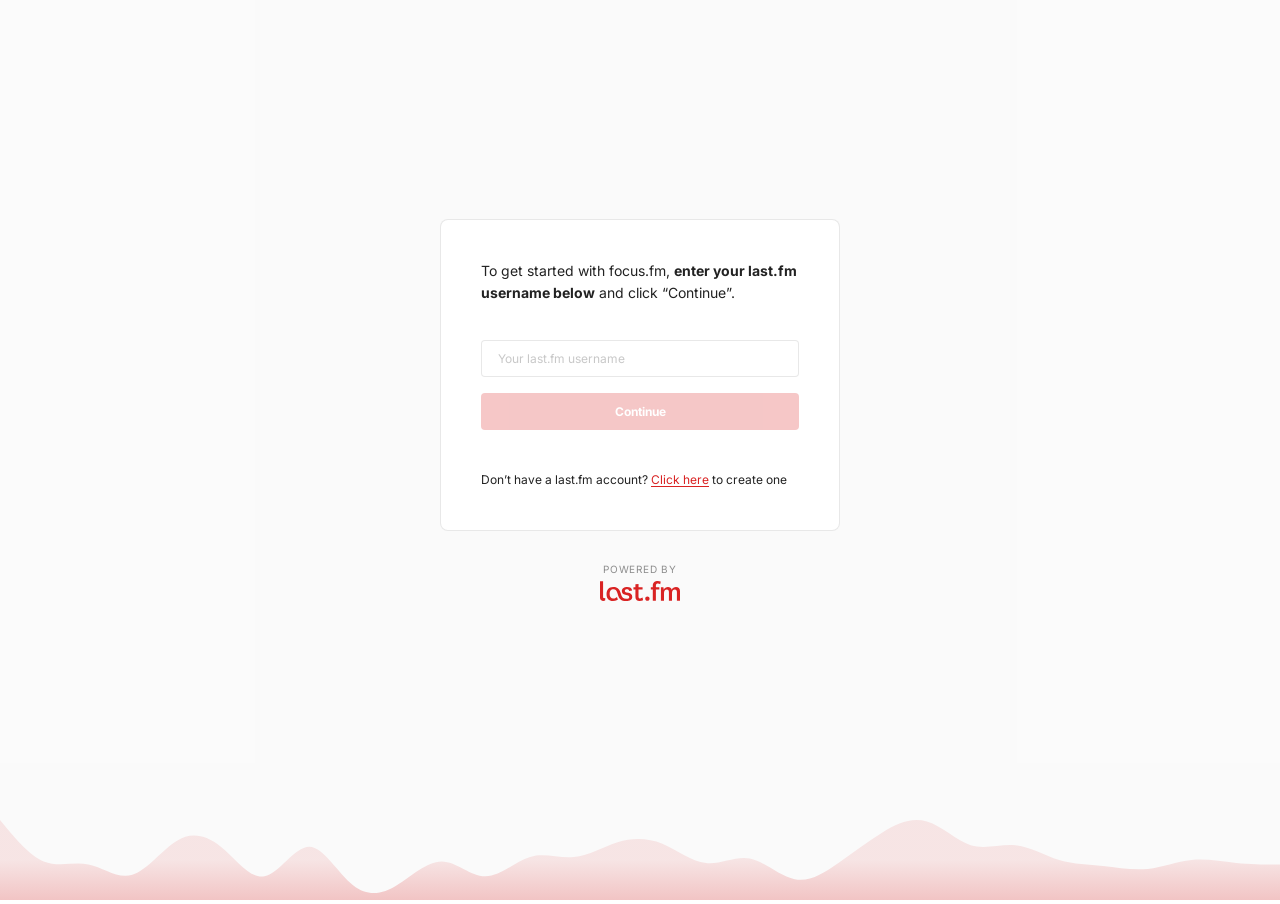
==== index.html @ 298fb7a4 "login and overview page structure" ====
<!DOCTYPE html>
<html lang="en">
<head>
  <meta charset="UTF-8" />
  <meta name="viewport" content="width=device-width, initial-scale=1.0" />
  <title>focus.fm</title>
  <link rel="preconnect" href="https://fonts.googleapis.com" />
  <link rel="preconnect" href="https://fonts.gstatic.com" crossorigin />
  <link href="https://fonts.googleapis.com/css2?family=Inter:wght@400;700&display=swap" rel="stylesheet" />
  <link rel="stylesheet" href="styles.css" />
</head>
<body>

  <div id="login-page">

    <div class="login-content">
      <div class="login-card">
        <p class="login-instructions">
          To get started with focus.fm, <strong>enter your last.fm username below</strong> and click &ldquo;Continue&rdquo;.
        </p>

        <form id="login-form" novalidate>
          <input
            id="username-input"
            class="login-input"
            type="text"
            placeholder="Your last.fm username"
            autocomplete="off"
            autocorrect="off"
            autocapitalize="off"
            spellcheck="false"
          />
          <button id="continue-btn" class="login-btn" type="submit" disabled>
            Continue
          </button>
        </form>

        <p class="login-signup">
          Don&rsquo;t have a last.fm account?
          <a href="https://www.last.fm/join" target="_blank" rel="noopener noreferrer">Click here</a>
          to create one
        </p>
      </div>

      <div class="powered-by">
        <span class="powered-by-label">POWERED BY</span>
        <img src="assets/lastfm-logo.svg" alt="last.fm" class="lastfm-logo" />
      </div>
    </div>

    <div class="wave-decoration">
      <img src="assets/wave.svg" alt="" role="presentation" />
    </div>

  </div>

  <script src="app.js"></script>
</body>
</html>
---- styles.css ----
/* ── Reset / Base ── */
*, *::before, *::after {
  box-sizing: border-box;
  margin: 0;
  padding: 0;
}

:root {
  --black: #222222;
  --black-75: rgba(34, 34, 34, 0.75);
  --black-50: rgba(34, 34, 34, 0.5);
  --black-25: rgba(34, 34, 34, 0.25);
  --black-10: rgba(34, 34, 34, 0.1);
  --black-02: rgba(34, 34, 34, 0.02);
  --red: #d92323;
  --red-10: rgba(217, 35, 35, 0.1);
  --white: #ffffff;
  --bg: #fbfbfb;
  --border: rgba(34, 34, 34, 0.1);

  --topbar-height: 64px;
  --sidenav-width: 200px;
}

html, body {
  height: 100%;
  width: 100%;
}

body {
  font-family: -apple-system, BlinkMacSystemFont, 'SF Pro Text', 'Inter', sans-serif;
  background-color: var(--white);
  color: var(--black);
}

/* ════════════════════════════════════════
   LOGIN PAGE
════════════════════════════════════════ */

#login-page {
  position: relative;
  display: flex;
  flex-direction: column;
  align-items: center;
  justify-content: center;
  min-height: 100vh;
  background-color: var(--black-02);
  padding-bottom: 80px;
}

.login-content {
  display: flex;
  flex-direction: column;
  align-items: center;
  gap: 32px;
}

.login-card {
  width: 400px;
  background: var(--white);
  border: 1px solid var(--border);
  border-radius: 8px;
  padding: 40px;
  display: flex;
  flex-direction: column;
}

.login-instructions {
  font-size: 14px;
  line-height: 22px;
  color: var(--black);
  font-weight: 400;
}

.login-instructions strong {
  font-weight: 700;
}

#login-form {
  margin-top: 36px;
  display: flex;
  flex-direction: column;
  gap: 16px;
}

.login-input {
  width: 100%;
  height: 37px;
  background: var(--white);
  border: 1px solid var(--border);
  border-radius: 4px;
  padding: 0 16px;
  font-size: 12px;
  font-family: inherit;
  color: var(--black);
  outline: none;
  transition: border-color 0.15s ease;
}

.login-input::placeholder {
  color: var(--black-25);
}

.login-input:focus {
  border-color: var(--black-25);
}

.login-btn {
  width: 100%;
  height: 37px;
  background: var(--red);
  border: none;
  border-radius: 4px;
  font-size: 12px;
  font-weight: 700;
  font-family: inherit;
  color: var(--white);
  cursor: pointer;
  transition: opacity 0.15s ease, background 0.15s ease;
}

.login-btn:disabled {
  opacity: 0.25;
  cursor: default;
}

.login-btn:not(:disabled):hover {
  background: #b81e1e;
}

.login-btn:not(:disabled):active {
  background: #9e1a1a;
}

.login-signup {
  margin-top: 40px;
  font-size: 12px;
  line-height: 20px;
  color: var(--black);
}

.login-signup a {
  color: var(--red);
  text-decoration: underline;
  text-underline-offset: 2px;
}

.login-signup a:hover {
  opacity: 0.8;
}

.powered-by {
  display: flex;
  flex-direction: column;
  align-items: center;
  gap: 6px;
}

.powered-by-label {
  font-size: 10px;
  letter-spacing: 0.08em;
  color: var(--black-50);
  font-weight: 400;
}

.lastfm-logo {
  width: 80px;
  height: 20px;
}

.wave-decoration {
  position: absolute;
  bottom: 0;
  left: 0;
  width: 100%;
  height: 80px;
  pointer-events: none;
}

.wave-decoration img {
  width: 100%;
  height: 100%;
}


/* ════════════════════════════════════════
   DASHBOARD SHELL
════════════════════════════════════════ */

/* ── Topbar ── */
.topbar {
  position: fixed;
  top: 0;
  left: 0;
  right: 0;
  height: var(--topbar-height);
  background: var(--white);
  border-bottom: 1px solid var(--border);
  display: flex;
  align-items: center;
  justify-content: space-between;
  padding: 0 24px;
  z-index: 200;
}

.topbar-brand {
  display: flex;
  align-items: center;
  gap: 16px;
}

.brand-text {
  font-size: 20px;
  font-weight: 500;
  color: var(--black);
  line-height: 1;
}

.brand-red {
  color: var(--red);
}

.topbar-divider {
  width: 1px;
  height: 24px;
  background: var(--border);
  flex-shrink: 0;
}

.brand-mark {
  width: 36px;
  height: 20px;
  flex-shrink: 0;
}

.topbar-user {
  display: flex;
  align-items: center;
  gap: 8px;
  cursor: pointer;
}

.user-avatar {
  width: 36px;
  height: 36px;
  border-radius: 50%;
  border: 1px solid var(--border);
  background: var(--black-10);
  display: flex;
  align-items: center;
  justify-content: center;
  font-size: 13px;
  font-weight: 700;
  color: var(--black);
  text-transform: uppercase;
  flex-shrink: 0;
  user-select: none;
}

.user-name {
  font-size: 12px;
  color: var(--black);
  white-space: nowrap;
}

.user-chevron {
  width: 9px;
  height: 5px;
  flex-shrink: 0;
}

/* ── App shell ── */
.app-shell {
  display: flex;
  padding-top: var(--topbar-height);
  min-height: 100vh;
}

/* ── Sidebar ── */
.sidenav {
  position: fixed;
  top: var(--topbar-height);
  left: 0;
  width: var(--sidenav-width);
  height: calc(100vh - var(--topbar-height));
  background: var(--white);
  border-right: 1px solid var(--border);
  padding: 8px;
  display: flex;
  flex-direction: column;
  gap: 0;
  z-index: 100;
}

.sidenav-item {
  display: flex;
  align-items: center;
  gap: 16px;
  height: 40px;
  padding: 0 16px;
  border-radius: 4px;
  text-decoration: none;
  font-size: 12px;
  font-weight: 400;
  color: var(--black);
  opacity: 0.75;
  cursor: pointer;
  transition: background 0.1s ease, opacity 0.1s ease;
}

.sidenav-item.active {
  background: var(--red-10);
  color: var(--red);
  opacity: 1;
  font-weight: 700;
}

.sidenav-item:not(.active):hover {
  background: var(--black-02);
  opacity: 1;
}

.sidenav-icon {
  width: 16px;
  height: 16px;
  flex-shrink: 0;
}

/* ── Content area ── */
.content-area {
  margin-left: var(--sidenav-width);
  flex: 1;
  display: flex;
  flex-direction: column;
  min-height: calc(100vh - var(--topbar-height));
}

/* ── Main content ── */
.main-content {
  flex: 1;
  background: var(--bg);
  padding: 36px 40px;
}
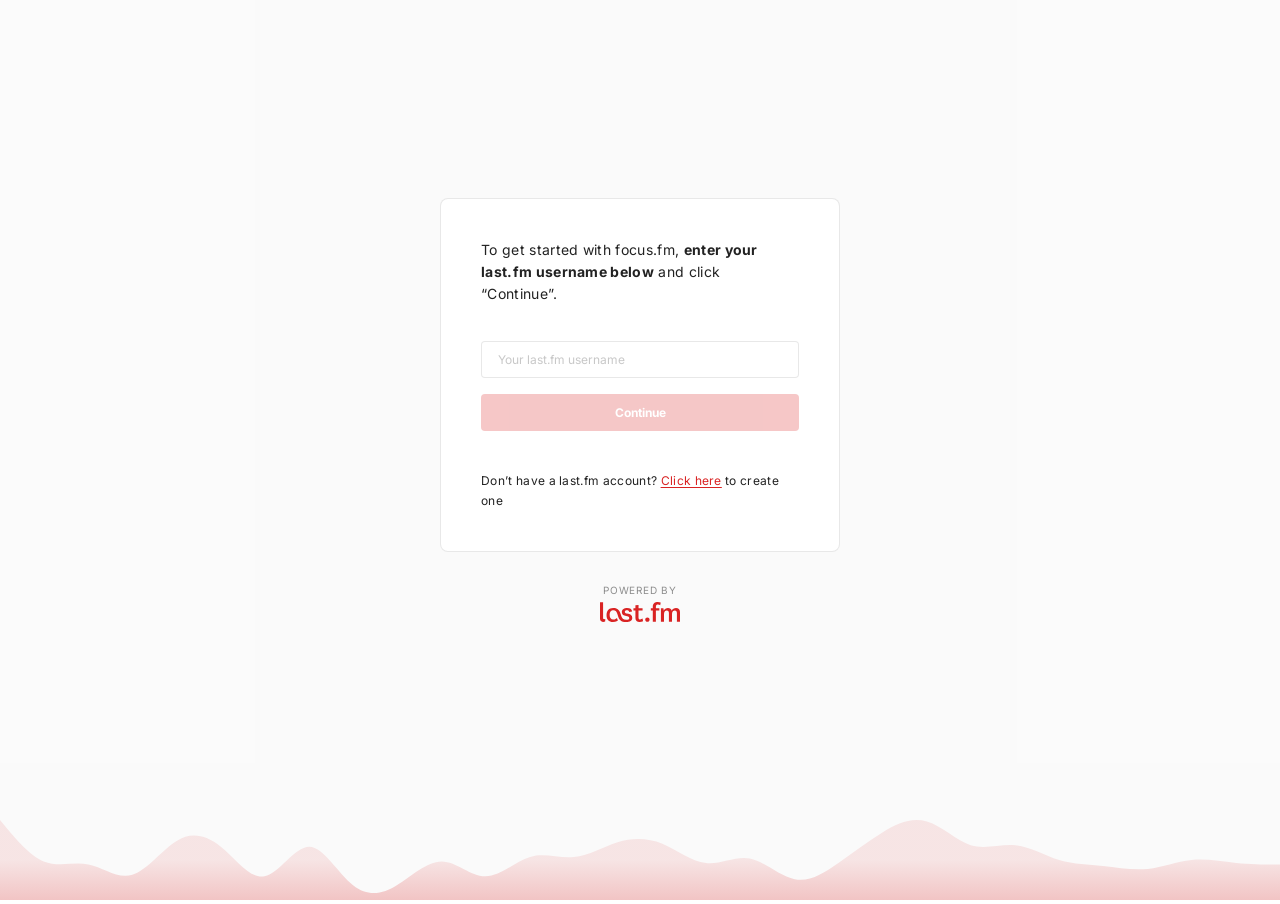
==== commit 3a564dd7: "add dark mode" ====
--- a/index.html
+++ b/index.html
@@ -8,6 +8,7 @@
   <link rel="preconnect" href="https://fonts.gstatic.com" crossorigin />
   <link href="https://fonts.googleapis.com/css2?family=Inter:wght@400;700&display=swap" rel="stylesheet" />
   <link rel="stylesheet" href="styles.css" />
+  <script>if(localStorage.getItem('theme')==='dark')document.documentElement.setAttribute('data-theme','dark');</script>
 </head>
 <body>
 
--- a/styles.css
+++ b/styles.css
@@ -31,6 +31,7 @@
   font-family: -apple-system, BlinkMacSystemFont, 'SF Pro Text', 'Inter', sans-serif;
   background-color: var(--white);
   color: var(--black);
+  letter-spacing:0.02em;
 }
 
 /* ════════════════════════════════════════
@@ -330,6 +331,7 @@
 .content-area {
   margin-left: var(--sidenav-width);
   flex: 1;
+  min-width: 0;
   display: flex;
   flex-direction: column;
   min-height: calc(100vh - var(--topbar-height));
@@ -341,3 +343,117 @@
   background: var(--bg);
   padding: 36px 40px;
 }
+
+/* ── Back to top ── */
+.back-to-top {
+  position: fixed;
+  bottom: 40px;
+  right: 40px;
+  width: 40px;
+  height: 40px;
+  padding: 0;
+  border: none;
+  background: none;
+  cursor: pointer;
+  opacity: 0;
+  pointer-events: none;
+  transition: opacity 0.2s ease;
+  z-index: 500;
+}
+
+.back-to-top.visible {
+  opacity: 1;
+  pointer-events: auto;
+}
+
+.back-to-top img {
+  width: 40px;
+  height: 40px;
+  display: block;
+}
+
+/* ════════════════════════════════════════
+   DARK THEME
+════════════════════════════════════════ */
+
+[data-theme="dark"] {
+  color-scheme: dark;
+  --black:    #e8e8e8;
+  --black-75: rgba(232, 232, 232, 0.75);
+  --black-50: rgba(232, 232, 232, 0.5);
+  --black-25: rgba(232, 232, 232, 0.25);
+  --black-10: rgba(232, 232, 232, 0.1);
+  --black-02: rgba(232, 232, 232, 0.04);
+  --white:    #1e1e1e;
+  --bg:       #161616;
+  --border:   rgba(232, 232, 232, 0.1);
+  --red-10:   rgba(217, 35, 35, 0.18);
+}
+
+/* Invert UI chrome icons (chevrons, calendar) so they read as light on dark
+   backgrounds. Active sidenav icons (red) and branded/decorative icons are
+   intentionally excluded. */
+[data-theme="dark"] .sidenav-item:not(.active) .sidenav-icon,
+[data-theme="dark"] .user-chevron,
+[data-theme="dark"] .ov-date-btn-icon,
+[data-theme="dark"] .ov-date-btn-chevron,
+[data-theme="dark"] .banner-arrow {
+  filter: invert(1);
+}
+
+/* Skeleton / placeholder backgrounds */
+[data-theme="dark"] .top5-skel,
+[data-theme="dark"] .top5-skel-bar,
+[data-theme="dark"] .genre-btn-skel,
+[data-theme="dark"] .cm-skel,
+[data-theme="dark"] .cm-skel--line,
+[data-theme="dark"] .sc-skel {
+  background: #333;
+}
+
+[data-theme="dark"] .top5-thumb,
+[data-theme="dark"] .artist-thumb,
+[data-theme="dark"] .sc-thumb {
+  background: #333;
+}
+
+[data-theme="dark"] .sc-loader-dot {
+  background: #555;
+}
+
+/* Table column header subtle fill */
+[data-theme="dark"] .sc-col-head {
+  background: rgba(232, 232, 232, 0.04);
+}
+
+/* Stats tile gradient — bump opacity so it reads on dark card */
+[data-theme="dark"] .qs-tile {
+  background: linear-gradient(to bottom, rgba(217, 35, 35, 0.14), rgba(217, 35, 35, 0.06) 95.548%);
+}
+
+/* Quick Stats tile headings (Listening Time, Unique Listening) */
+[data-theme="dark"] .qs-tile-head {
+  color: #fff;
+}
+
+/* ── Theme toggle button ── */
+.theme-toggle {
+  width: 32px;
+  height: 32px;
+  border: none;
+  background: none;
+  cursor: pointer;
+  color: var(--black-50);
+  display: flex;
+  align-items: center;
+  justify-content: center;
+  border-radius: 4px;
+  flex-shrink: 0;
+  transition: background 0.1s ease, color 0.1s ease;
+  margin-right: 8px;
+}
+
+.theme-toggle:hover {
+  background: var(--black-10);
+  color: var(--black);
+}
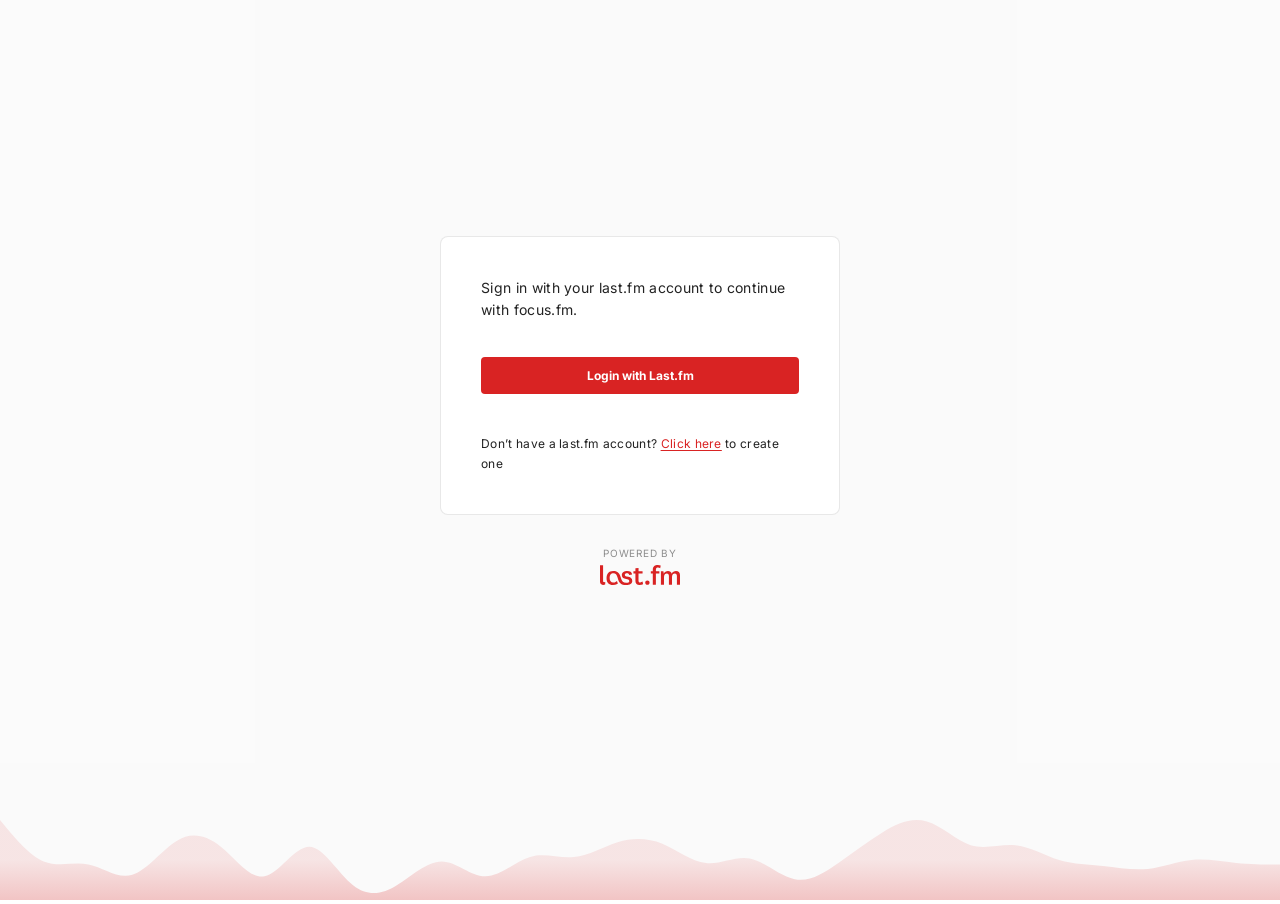
==== commit 48697a01: "add last.fm login authentication" ====
--- a/index.html
+++ b/index.html
@@ -17,24 +17,15 @@
     <div class="login-content">
       <div class="login-card">
         <p class="login-instructions">
-          To get started with focus.fm, <strong>enter your last.fm username below</strong> and click &ldquo;Continue&rdquo;.
+          Sign in with your last.fm account to continue with focus.fm.
         </p>
 
-        <form id="login-form" novalidate>
-          <input
-            id="username-input"
-            class="login-input"
-            type="text"
-            placeholder="Your last.fm username"
-            autocomplete="off"
-            autocorrect="off"
-            autocapitalize="off"
-            spellcheck="false"
-          />
-          <button id="continue-btn" class="login-btn" type="submit" disabled>
-            Continue
+        <div id="login-form">
+          <button id="login-btn" class="login-btn" type="button">
+            Login with Last.fm
           </button>
-        </form>
+          <p id="login-status" class="login-status" hidden></p>
+        </div>
 
         <p class="login-signup">
           Don&rsquo;t have a last.fm account?
@@ -55,6 +46,7 @@
 
   </div>
 
+  <script src="lastfm.js"></script>
   <script src="app.js"></script>
 </body>
 </html>
--- a/styles.css
+++ b/styles.css
@@ -133,6 +133,12 @@
   background: #9e1a1a;
 }
 
+.login-status {
+  font-size: 12px;
+  color: var(--black-50);
+  text-align: center;
+}
+
 .login-signup {
   margin-top: 40px;
   font-size: 12px;
@@ -239,7 +245,39 @@
   align-items: center;
   gap: 8px;
   cursor: pointer;
-}
+  position: relative;
+}
+
+.user-dropdown {
+  display: none;
+  position: absolute;
+  top: calc(100% + 8px);
+  right: 0;
+  background: var(--white);
+  border: 1px solid var(--border);
+  border-radius: 6px;
+  box-shadow: 0 4px 16px rgba(0,0,0,0.08);
+  min-width: 110px;
+  z-index: 200;
+}
+
+.user-dropdown.open { display: block; }
+
+.user-dropdown-btn {
+  display: block;
+  width: 100%;
+  padding: 10px 14px;
+  font-size: 12px;
+  font-family: inherit;
+  color: var(--black);
+  background: none;
+  border: none;
+  text-align: left;
+  cursor: pointer;
+  border-radius: 6px;
+}
+
+.user-dropdown-btn:hover { background: var(--black-02); }
 
 .user-avatar {
   width: 36px;
@@ -394,6 +432,7 @@
    backgrounds. Active sidenav icons (red) and branded/decorative icons are
    intentionally excluded. */
 [data-theme="dark"] .sidenav-item:not(.active) .sidenav-icon,
+[data-theme="dark"] .mob-nav-item:not(.active) .mob-nav-icon,
 [data-theme="dark"] .user-chevron,
 [data-theme="dark"] .ov-date-btn-icon,
 [data-theme="dark"] .ov-date-btn-chevron,
@@ -436,6 +475,17 @@
   color: #fff;
 }
 
+/* Delta badges — 25% opacity bg, vivid icon + text */
+[data-theme="dark"] .qs-delta--up {
+  background: rgba(35, 217, 35, 0.25);
+  color: #23d923;
+}
+
+[data-theme="dark"] .qs-delta--down {
+  background: rgba(217, 35, 35, 0.25);
+  color: #d92323;
+}
+
 /* ── Theme toggle button ── */
 .theme-toggle {
   width: 32px;
@@ -457,3 +507,280 @@
   background: var(--black-10);
   color: var(--black);
 }
+
+/* ════════════════════════════════════════
+   MOBILE SHELL
+════════════════════════════════════════ */
+
+/* ── Hamburger button (hidden on desktop) ── */
+.mob-hamburger {
+  display: none;
+  align-items: center;
+  justify-content: center;
+  width: 40px;
+  height: 40px;
+  border: none;
+  background: none;
+  cursor: pointer;
+  color: var(--black);
+  border-radius: 4px;
+  flex-shrink: 0;
+  padding: 0;
+  transition: background 0.1s ease;
+}
+
+.mob-hamburger:hover {
+  background: var(--black-10);
+}
+
+/* ── Mobile topbar center (hidden on desktop) ── */
+.mob-topbar-center {
+  display: none;
+  flex-direction: column;
+  align-items: center;
+  justify-content: center;
+  gap: 4px;
+  min-width: 0;
+}
+
+.mob-brand-text {
+  font-size: 16px;
+  font-weight: 700;
+  color: var(--black);
+  line-height: 1;
+}
+
+.mob-brand-red {
+  color: var(--red);
+}
+
+.mob-page-name {
+  font-size: 10px;
+  color: var(--black-50);
+  line-height: 1;
+  letter-spacing: 0.06em;
+  text-transform: uppercase;
+}
+
+/* ── Full-screen slide-in menu ── */
+.mob-menu {
+  position: fixed;
+  inset: 0;
+  z-index: 500;
+  pointer-events: none;
+}
+
+.mob-menu--open {
+  pointer-events: auto;
+}
+
+.mob-backdrop {
+  position: absolute;
+  inset: 0;
+  background: rgba(0, 0, 0, 0.45);
+  opacity: 0;
+  transition: opacity 0.25s ease;
+}
+
+.mob-menu--open .mob-backdrop {
+  opacity: 1;
+}
+
+.mob-panel {
+  position: absolute;
+  top: 0;
+  left: 0;
+  bottom: 0;
+  width: 280px;
+  max-width: 85vw;
+  background: var(--white);
+  border-right: 1px solid var(--border);
+  display: flex;
+  flex-direction: column;
+  transform: translateX(-100%);
+  transition: transform 0.25s ease;
+}
+
+.mob-menu--open .mob-panel {
+  transform: translateX(0);
+}
+
+.mob-panel-head {
+  height: 64px;
+  display: flex;
+  align-items: center;
+  justify-content: space-between;
+  padding: 0 16px;
+  border-bottom: 1px solid var(--border);
+  flex-shrink: 0;
+}
+
+.mob-head-logos {
+  display: flex;
+  align-items: center;
+  gap: 10px;
+}
+
+.mob-close {
+  width: 36px;
+  height: 36px;
+  border: none;
+  background: none;
+  cursor: pointer;
+  color: var(--black);
+  display: flex;
+  align-items: center;
+  justify-content: center;
+  border-radius: 4px;
+  transition: background 0.1s ease;
+  flex-shrink: 0;
+}
+
+.mob-close:hover {
+  background: var(--black-10);
+}
+
+.mob-nav {
+  flex: 1;
+  padding: 8px;
+  overflow-y: auto;
+}
+
+.mob-nav-item {
+  display: flex;
+  align-items: center;
+  gap: 16px;
+  height: 48px;
+  padding: 0 16px;
+  border-radius: 4px;
+  text-decoration: none;
+  font-size: 13px;
+  font-weight: 400;
+  color: var(--black);
+  opacity: 0.75;
+  transition: background 0.1s ease, opacity 0.1s ease;
+}
+
+.mob-nav-item.active {
+  background: var(--red-10);
+  color: var(--red);
+  opacity: 1;
+  font-weight: 700;
+}
+
+.mob-nav-item:not(.active):hover {
+  background: var(--black-02);
+  opacity: 1;
+}
+
+.mob-nav-icon {
+  width: 18px;
+  height: 18px;
+  flex-shrink: 0;
+}
+
+.mob-panel-foot {
+  border-top: 1px solid var(--border);
+  padding: 20px 16px;
+  display: flex;
+  flex-direction: column;
+  gap: 16px;
+  flex-shrink: 0;
+}
+
+.mob-foot-theme {
+  display: flex;
+  align-items: center;
+  justify-content: space-between;
+}
+
+.mob-foot-label {
+  font-size: 12px;
+  color: var(--black-50);
+}
+
+.mob-foot-logos {
+  display: flex;
+  align-items: center;
+  gap: 10px;
+}
+
+.mob-logomark {
+  width: 28px;
+  height: 16px;
+  flex-shrink: 0;
+}
+
+.mob-logo-sep {
+  width: 1px;
+  height: 16px;
+  background: var(--black-25);
+  margin: 0 2px;
+  flex-shrink: 0;
+}
+
+.mob-lastfm-logo {
+  height: 16px;
+  width: 32px;
+  flex-shrink: 0;
+}
+
+
+/* ════════════════════════════════════════
+   RESPONSIVE — MOBILE (≤ 768px)
+════════════════════════════════════════ */
+
+@media (max-width: 768px) {
+
+  /* ── Topbar: 3-column grid ── */
+  .topbar {
+    display: grid;
+    grid-template-columns: 40px 1fr auto;
+    align-items: center;
+    padding: 0 12px;
+    gap: 8px;
+  }
+
+  .topbar-brand { display: none; }
+
+  .mob-hamburger { display: flex; }
+
+  .mob-topbar-center { display: flex; }
+
+  .topbar-user { gap: 0; }
+
+  .user-name,
+  .user-chevron { display: none; }
+
+  /* Theme toggle moves to mobile menu */
+  .topbar-user .theme-toggle { display: none; }
+
+  /* ── Sidebar ── */
+  .sidenav { display: none; }
+
+  /* ── Content area fills full width ── */
+  .content-area { margin-left: 0; }
+
+  /* ── Main content tighter padding ── */
+  .main-content { padding: 24px 16px; }
+
+  /* ── Back to top closer to edge ── */
+  .back-to-top {
+    right: 16px;
+    bottom: 20px;
+  }
+
+  /* ── Login card fluid width ── */
+  .login-card {
+    width: calc(100vw - 32px);
+    max-width: 400px;
+    padding: 28px 20px;
+  }
+
+  #login-page { padding: 24px 0 80px; }
+}
+
+/* Hide mob-menu entirely on desktop */
+@media (min-width: 769px) {
+  .mob-menu { display: none; }
+}
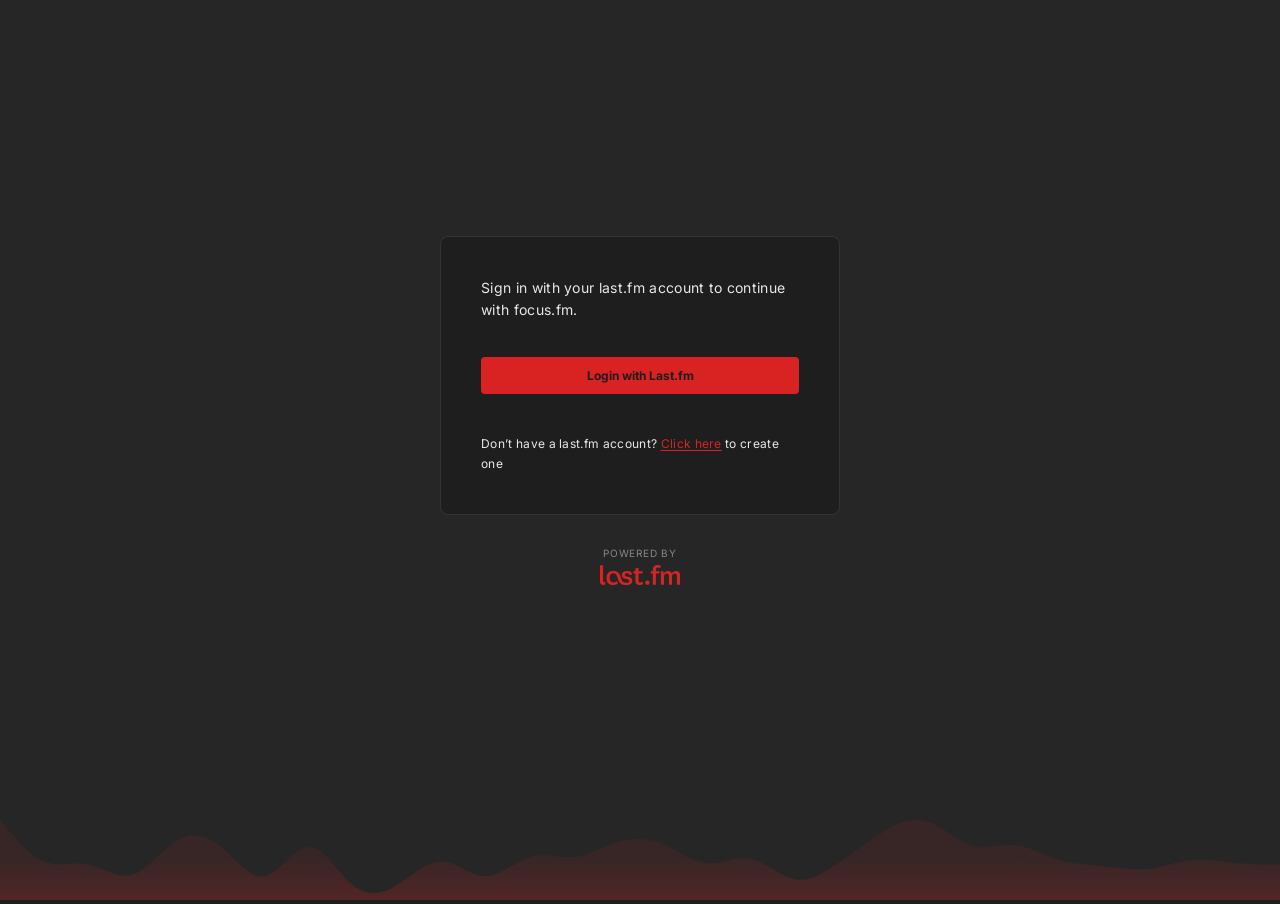
==== commit 6ac8fb21: "community updates" ====
--- a/index.html
+++ b/index.html
@@ -8,7 +8,7 @@
   <link rel="preconnect" href="https://fonts.gstatic.com" crossorigin />
   <link href="https://fonts.googleapis.com/css2?family=Inter:wght@400;700&display=swap" rel="stylesheet" />
   <link rel="stylesheet" href="styles.css" />
-  <script>if(localStorage.getItem('theme')==='dark')document.documentElement.setAttribute('data-theme','dark');</script>
+  <script>if(localStorage.getItem('theme')!=='light')document.documentElement.setAttribute('data-theme','dark');</script>
 </head>
 <body>
 
--- a/styles.css
+++ b/styles.css
@@ -14,6 +14,8 @@
   --black-02: rgba(34, 34, 34, 0.02);
   --red: #d92323;
   --red-10: rgba(217, 35, 35, 0.1);
+  --green-10: rgba(35, 217, 35, 0.1);
+  --green-dark: #157f15;
   --white: #ffffff;
   --bg: #fbfbfb;
   --border: rgba(34, 34, 34, 0.1);
@@ -255,27 +257,31 @@
   right: 0;
   background: var(--white);
   border: 1px solid var(--border);
-  border-radius: 6px;
-  box-shadow: 0 4px 16px rgba(0,0,0,0.08);
-  min-width: 110px;
+  border-radius: 4px;
+  box-shadow: 0px 4px 4px 0px var(--black-10);
+  width: 103px;
   z-index: 200;
 }
 
 .user-dropdown.open { display: block; }
 
 .user-dropdown-btn {
-  display: block;
+  display: flex;
+  align-items: center;
+  gap: 8px;
   width: 100%;
-  padding: 10px 14px;
+  height: 45px;
+  padding: 0 12px;
   font-size: 12px;
   font-family: inherit;
-  color: var(--black);
+  color: var(--red);
   background: none;
   border: none;
-  text-align: left;
   cursor: pointer;
-  border-radius: 6px;
-}
+  border-radius: 4px;
+}
+
+.user-dropdown-btn img { width: 15px; height: 14px; flex-shrink: 0; }
 
 .user-dropdown-btn:hover { background: var(--black-02); }
 
